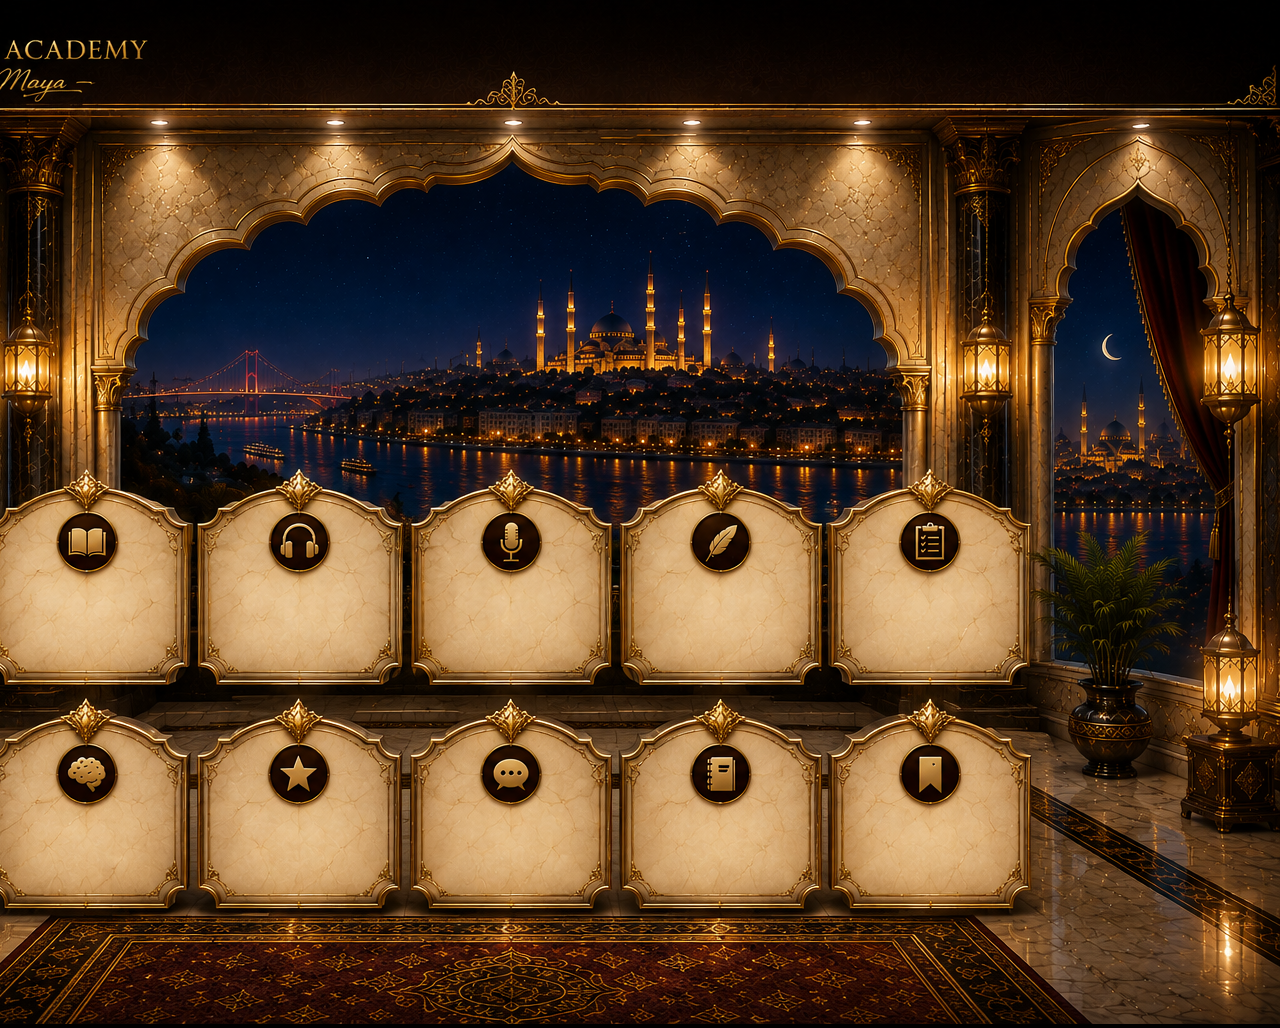
==== a1.html @ 420ca5f9 "Create a1.html" ====
<!DOCTYPE html>
<html lang="ar" dir="rtl">

<head>
<meta charset="UTF-8">
<title>رحلة المبتدئ الأولى</title>
<link rel="stylesheet" href="style.css">
</head>

<body>

<div class="hall">
    <img src="hall.png">
</div>

</body>

</html>
---- style.css ----
/* =========================
   Turk Academy by Maya
========================= */

*{
    margin:0;
    padding:0;
    box-sizing:border-box;
}

html,
body{
    width:100%;
    min-height:100%;
    font-family:"Cairo",sans-serif;
    background:#000;
    overflow-x:hidden;
}

/* الصفحة */

.gate-screen{
    position:relative;
    width:100%;
    height:100vh;
    overflow:hidden;
    display:flex;
    justify-content:center;
    align-items:center;
}

/* صورة البوابة */

.gate-image{
    position:absolute;
    inset:0;
    width:100%;
    height:100%;
    object-fit:cover;
    object-position:center center;
    transition:transform 1.4s ease-in-out;
    z-index:1;
}

/* عند الصعود */

.gate-screen.open .gate-image{
    transform:translateY(-100%);
}
/* =========================
   أزرار الأعلى
========================= */

.top-buttons{
    position:absolute;
    top:25px;
    right:25px;
    display:flex;
    gap:15px;
    z-index:999;
}


.top-buttons button{

    width:65px;
    height:65px;

    border-radius:50%;

    background:
    linear-gradient(
    145deg,
    rgba(166,106,44,.35),
    rgba(30,20,15,.75)
    );

    border:1px solid #A66A2C;

    color:#E5C06A;

    cursor:pointer;

    display:flex;
    flex-direction:column;
    align-items:center;
    justify-content:center;

    font-size:22px;

    box-shadow:
    0 0 10px rgba(166,106,44,.35),
    inset 0 0 8px rgba(255,215,120,.15);

    transition:.35s ease;
}


.top-buttons button span{

    font-size:11px;
    margin-top:3px;
    color:#fff;
}


/* حركة عند المرور */

.top-buttons button:hover{

    transform:translateY(-5px) scale(1.08);

    background:
    linear-gradient(
    145deg,
    rgba(200,155,42,.55),
    rgba(50,30,15,.9)
    );

    box-shadow:
    0 0 20px rgba(200,155,42,.7);
}

/* =========================
   لوحة فتح البوابة
========================= */
.open-btn{
    position: absolute;
    left: 50%;
    bottom: 35px;
    transform: translateX(-50%);
    z-index:  9999;

    background: transparent;
    border: none;

    display: flex;
    align-items: center;
    justify-content: center;
    gap: 22px;

    cursor: pointer;

    font-family: "Aref Ruqaa", serif;
    font-size:  38px;
    font-weight: 800;
    letter-spacing: 1px;

    color: #A66A2C;
    text-shadow:
    0 2px 5px rgba(0,0,0,.95),
    0 0 3px rgba(255,220,120,.15);

    transition: all .35s ease;
}
.line{
    width:120px;
    height:2px;
    background:linear-gradient(
        to right,
        transparent,
        #A66A2C 20%,
        #C89B2A 50%,
        #A66A2C 80%,
        transparent
    );
}
.open-btn:hover{
    transform: translateX(-50%) scale(1.05);
    color: #B8860B;
    text-shadow:
    0 3px 8px rgba(0,0,0,1),
    0 0 6px rgba(184,134,11,.4);
}

.open-btn:active{
    transform: translateX(-50%) scale(.98);
}

/* =========================
   الهاتف
========================= */
@media (max-width:768px){

    .top-buttons{
        top:15px;
        right:15px;
        gap:8px;
    }

    .top-buttons button{
        width:50px;
        height:50px;
    }

    .top-buttons button span{
        font-size:8px;
    }

    .open-btn{
        font-size:24px;
        gap:14px;
        bottom:30px;
    }

}

/* انتقال الصفحة */
body{
    transition: opacity .9s ease, transform .9s ease;
}

body.entering{
    opacity:0;
    transform:scale(1.08);
}
.gate-image{
    position:absolute;
    z-index:1;
}

.open-btn{
    position:absolute;
    z-index:9999;
}
/* قائمة اللغات */

.language-menu{

    position:absolute;
    top:95px;
    right:25px;

    display:none;
    flex-direction:column;
    gap:8px;

    background:rgba(20,15,10,.9);

    padding:15px;

    border:1px solid #A66A2C;
    border-radius:15px;

    z-index:9999;
}


.language-menu button{

    background:transparent;
    border:none;

    color:#E5C06A;

    padding:8px 20px;

    cursor:pointer;

    font-family:"Cairo",sans-serif;

}


.language-menu button:hover{

    background:#A66A2C;
    color:white;
    border-radius:10px;

}
.language-menu{
    animation: menuShow .3s ease;
}

@keyframes menuShow{

    from{
        opacity:0;
        transform:translateY(-10px);
    }

    to{
        opacity:1;
        transform:translateY(0);
    }

}
/* =========================
   نافذة الإعدادات
========================= */

.settings-menu{

    position:absolute;

    top:95px;

    right:25px;

    display:none;

    flex-direction:column;

    gap:8px;

    background:rgba(20,15,10,.95);

    padding:18px;

    border:1px solid #A66A2C;

    border-radius:15px;

    z-index:9999;

    min-width:240px;
   
    max-height: 70vh;
    
    overflow-y:auto;

    -webkit-overflow-scrolling:touch;

   
}

.settings-menu h3{

    color:#E5C06A;

    margin-bottom:10px;

    text-align:center;

    font-size:20px;

}

.settings-menu button{

    background:transparent;

    border:none;

    color:white;

    padding:10px;

    text-align:right;

    cursor:pointer;

    font-family:"Cairo",sans-serif;

    font-size:15px;

    border-radius:10px;

    transition:.3s;

}

.settings-menu button:hover{

    background:#A66A2C;

    color:white;

}
/* =========================
   رسالة تدوير الهاتف
========================= */

.rotate-message{

    position:fixed;
    inset:0;

    background:rgba(0,0,0,.95);

    display:none;

    justify-content:center;
    align-items:center;

    z-index:99999;

}

.rotate-box{

    width:90%;
    max-width:520px;

    padding:55px 40px;

    background:#ead7ad;

    color:#4b2b12;

    text-align:center;

    font-family:"Aref Ruqaa", serif;

    position:relative;

    transform:rotate(-1deg);

    box-shadow:
    0 25px 50px rgba(0,0,0,.5);

}
.rotate-box::before{

    content:"";

    position:absolute;

    inset:12px;

    border:1px solid rgba(120,80,30,.25);

    pointer-events:none;

}
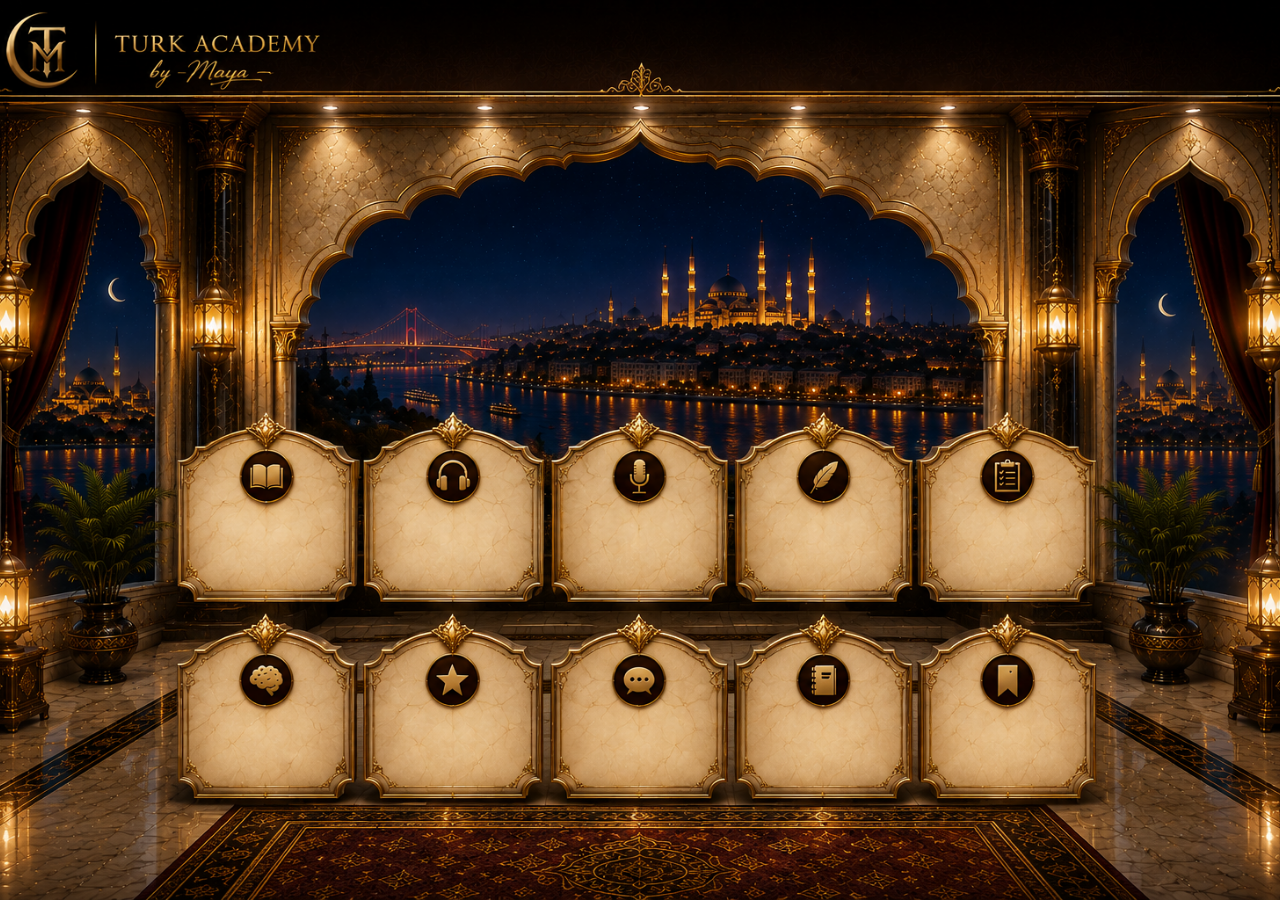
==== commit 84c564b1: "Update a1.html" ====
--- a/a1.html
+++ b/a1.html
@@ -4,7 +4,7 @@
 <head>
 <meta charset="UTF-8">
 <title>رحلة المبتدئ الأولى</title>
-<link rel="stylesheet" href="style.css">
+<link rel="stylesheet" href="academy.css">
 </head>
 
 <body>
--- a/academy.css
+++ b/academy.css
@@ -0,0 +1,156 @@
+*{
+    margin:0;
+    padding:0;
+    box-sizing:border-box;
+}
+
+html,
+body{
+    width:100%;
+    height:100%;
+}
+
+.academy{
+position:relative;
+width:100%;
+height:100vh;
+background-image:url("academy-bg.png");
+background-repeat:no-repeat;
+background-position:center;
+background-size:cover;
+}
+.door{
+    position:absolute;
+    display:block;
+    cursor:pointer; 
+    border-radius:18px;
+    transition:0.25s ease;
+}
+.door:hover{
+    box-shadow:
+        0 0 18px rgba(255,215,0,.35),
+        inset 0 0 15px rgba(255,215,0,.18);
+
+    transform:scale(1.015);
+}
+.door1{
+    left:31%;
+    top:33%;
+    width:14%;
+    height:46%;
+}
+.door2{
+    left:58%;
+    top:33%;
+    width:14%;
+    height:46%;
+}
+
+.open{
+    transform:scale(1.03);
+    filter:brightness(1.25);
+}
+.badge{
+    position:absolute;
+    width:60px;
+    height:60px;
+    border-radius:50%;
+    outline:2px solid rgba(255,230,170,.45);
+    outline-offset:3px;
+    background:linear-gradient(180deg,#b8842a,#6d4518);
+    border:2px solid #e7c46a;
+    color:#fff4cf;
+    font-weight:bold;
+    font-size:24px;
+    display:flex;
+    align-items:center;
+    justify-content:center;
+    box-shadow:
+        0 0 8px rgba(255,215,0,.25),
+        inset 0 2px 4px rgba(255,255,255,.15),
+        inset 0 -3px 6px rgba(0,0,0,.35);
+    text-shadow:0 1px 2px rgba(0,0,0,.6);
+    z-index:1000;
+}
+
+.badge1{
+    left:36%;
+    top:22%;
+}
+.journey-title{
+    position:absolute;
+    left:32%;
+    top:37%;
+    width:170px;
+    text-align:center;
+    z-index:1000;
+}
+
+.line1{
+    display:block;
+    font-size:22px;
+    font-weight:700;
+    color:#f3d68a;
+    text-shadow:0 2px 4px rgba(0,0,0,.7);
+}
+
+.line2{
+    display:block;
+    margin-top:4px;
+    font-size:18px;
+    font-weight:600;
+    color:#f3d68a;
+    text-shadow:0 2px 4px rgba(0,0,0,.7);
+}
+.badge2{
+    left:62.2%;
+    top:22%;
+}
+
+.journey2{
+    left:58%;
+    top:37%;
+}
+.section-title{
+    position:absolute;
+    top:9%;
+    left:51%;
+    transform:translateX(-50%);
+
+    padding:10px 34px;
+
+    color:#f7df9a;
+    font-size:38px;
+    font-weight:700;
+    letter-spacing:2px;
+
+    background:linear-gradient(
+        180deg,
+        rgba(75,45,18,.75),
+        rgba(35,20,8,.75)
+    );
+
+    border:2px solid #e7c46a;
+    border-radius:50px;
+
+    box-shadow:
+        0 0 18px rgba(231,196,106,.35),
+        inset 0 0 12px rgba(255,235,170,.12);
+
+    text-shadow:
+        0 2px 5px rgba(0,0,0,.8);
+
+    z-index:100;
+}
+.hall{
+    width:100vw;
+    height:100vh;
+    overflow:hidden;
+}
+
+.hall img{
+    width:100%;
+    height:100%;
+    object-fit:cover;
+    display:block;
+}
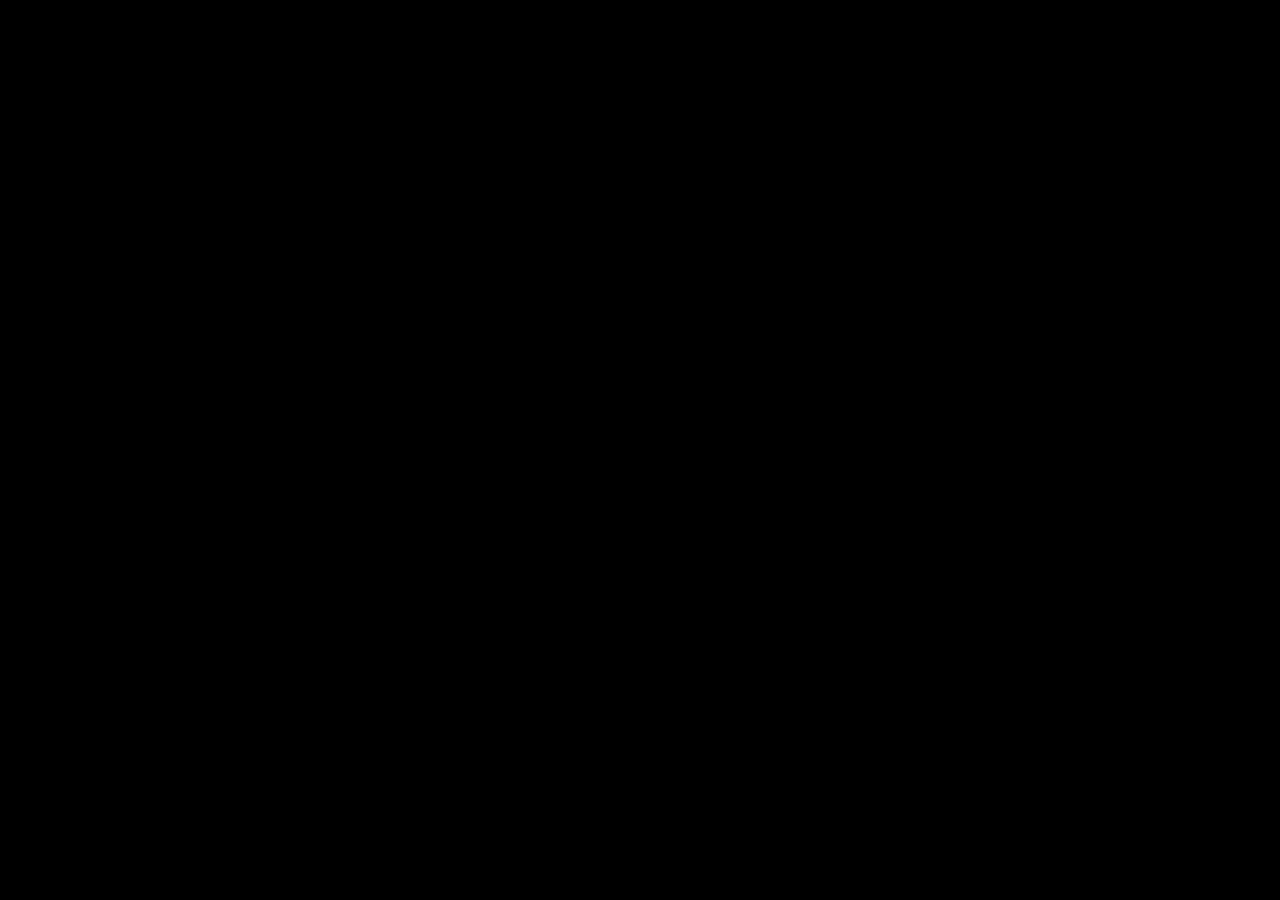
==== commit 4b318b1d: "Update a1.html" ====
--- a/a1.html
+++ b/a1.html
@@ -10,7 +10,8 @@
 <body>
 
 <div class="hall">
-    <img src="hall.png">
+
+</div>
 </div>
 
 </body>
--- a/academy.css
+++ b/academy.css
@@ -146,11 +146,13 @@
     width:100vw;
     height:100vh;
     overflow:hidden;
+    background:#000;
 }
 
 .hall img{
     width:100%;
     height:100%;
     object-fit:cover;
+    object-position:center 60%;
     display:block;
 }
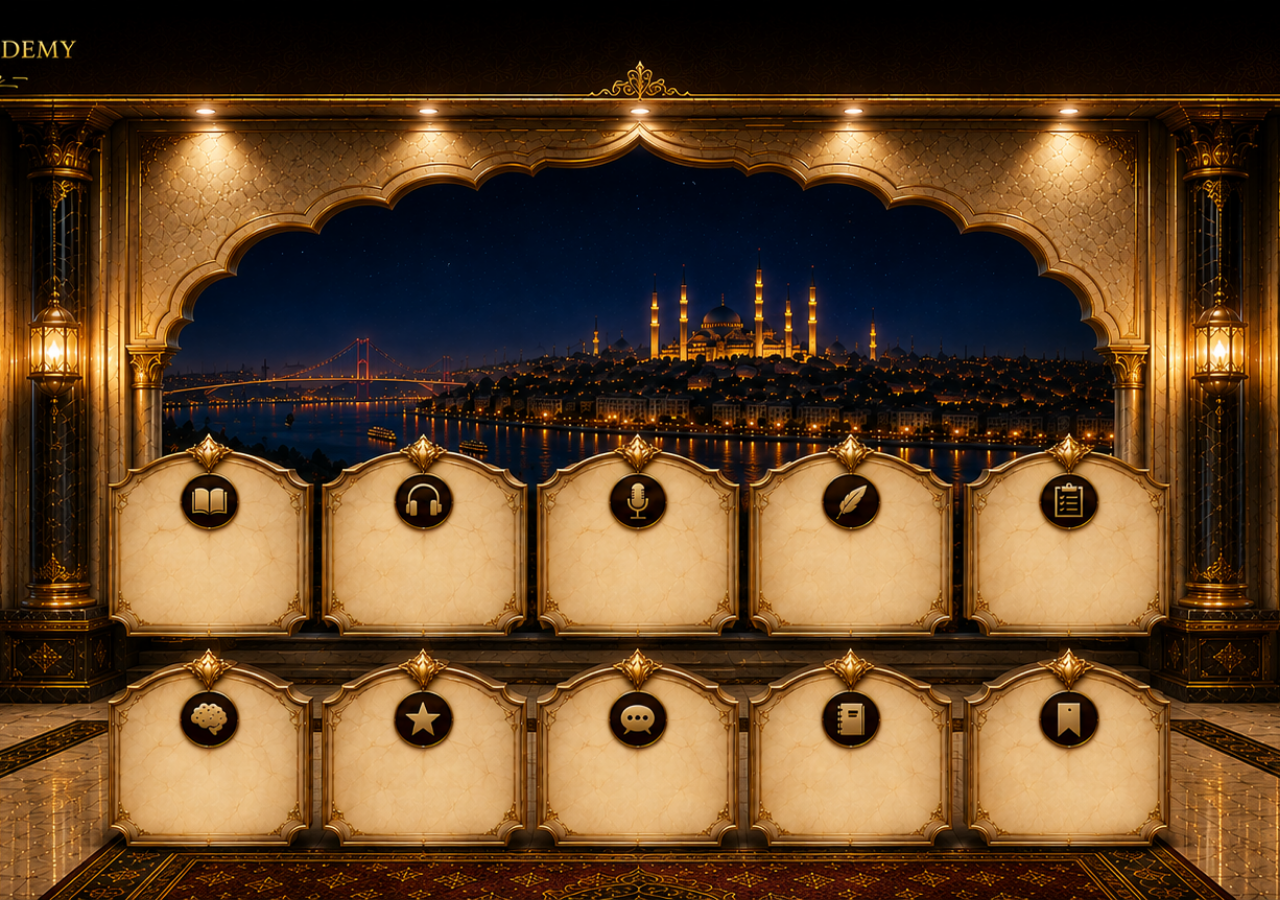
==== commit 4346034f: "Update a1.html" ====
--- a/a1.html
+++ b/a1.html
@@ -10,6 +10,8 @@
 <body>
 
 <div class="hall">
+  
+ <a href="lessons.html" class="door lessons"></a>
 
 </div>
 </div>
--- a/academy.css
+++ b/academy.css
@@ -142,17 +142,23 @@
 
     z-index:100;
 }
-.hall{
-    width:100vw;
-    height:100vh;
+
+body{
+    margin:0;
     overflow:hidden;
     background:#000;
 }
 
-.hall img{
-    width:100%;
-    height:100%;
-    object-fit:cover;
-    object-position:center 60%;
-    display:block;
+.hall{
+    position:fixed;
+    inset:0;
+
+    background-image:url("hall.png");
+    background-repeat:no-repeat;
+
+    /* تبقى في المنتصف */
+    background-position:center center;
+
+    /* تغطي الشاشة */
+    background-size:cover;
 }
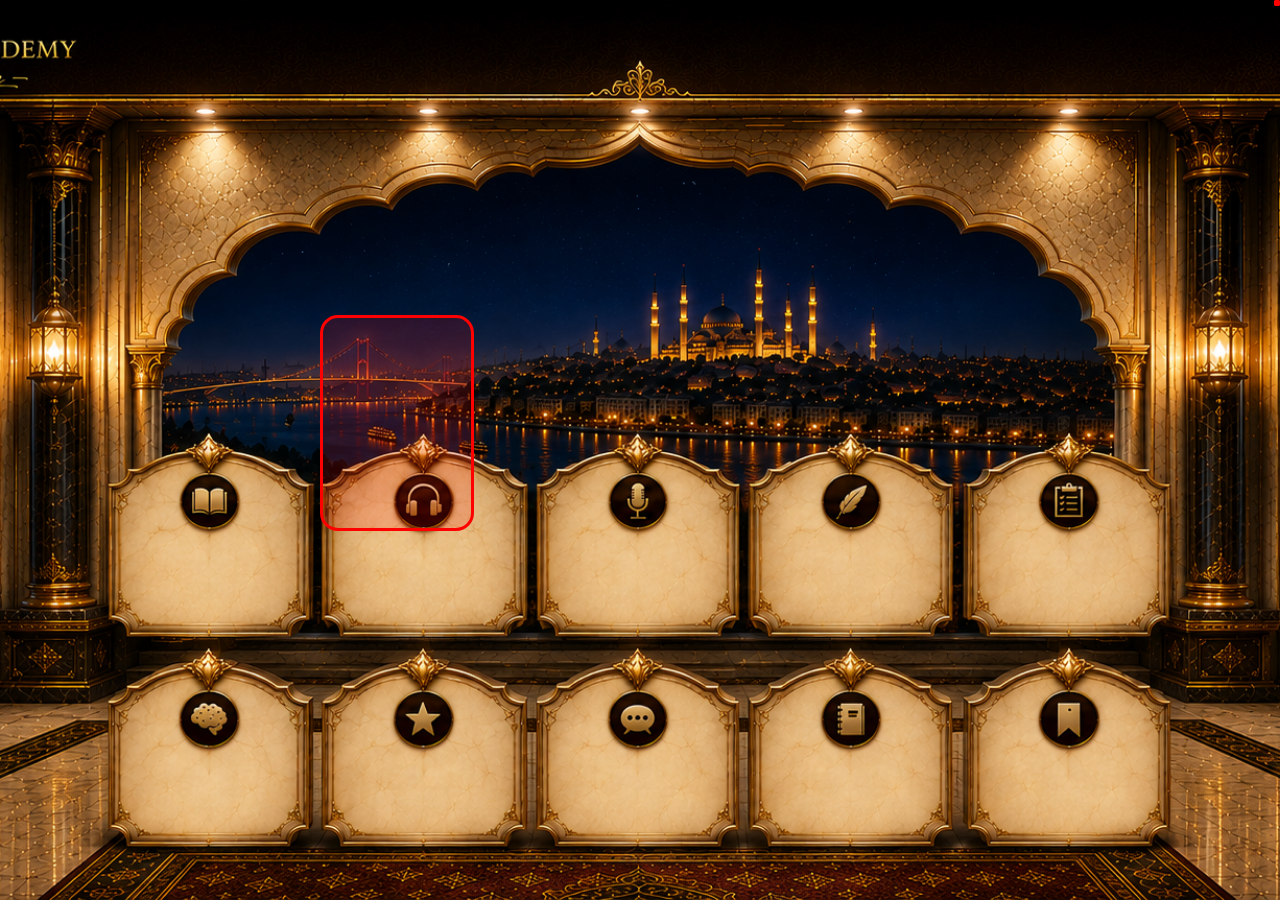
==== commit 4d1399d1: "Update a1.html" ====
--- a/a1.html
+++ b/a1.html
@@ -11,7 +11,17 @@
 
 <div class="hall">
   
- <a href="lessons.html" class="door lessons"></a>
+  <a href="lessons.html" class="door lessons"></a>
+  <a href="listening.html" class="door listening"></a>
+   <a href="speaking.html" class="door speaking"></a>
+  <a href="writing.html" class="door writing"></a>
+  <a href="tests.html" class="door tests"></a>
+
+  <a href="smart-test.html" class="door smarttest"></a>
+  <a href="review.html" class="door review"></a>
+  <a href="ask-maya.html" class="door askmaya"></a>
+  <a href="notebook.html" class="door notebook"></a>
+   <a href="later.html" class="door later"></a>
 
 </div>
 </div>
--- a/academy.css
+++ b/academy.css
@@ -162,3 +162,16 @@
     /* تغطي الشاشة */
     background-size:cover;
 }
+.door{
+    position:absolute;
+    border:3px solid red;
+    background:rgba(255,0,0,0.15);
+    cursor:pointer;
+    box-sizing:border-box;
+}
+.lessons{
+    top:35%;
+    left:25%;
+    width:12%;
+    height:24%;
+}
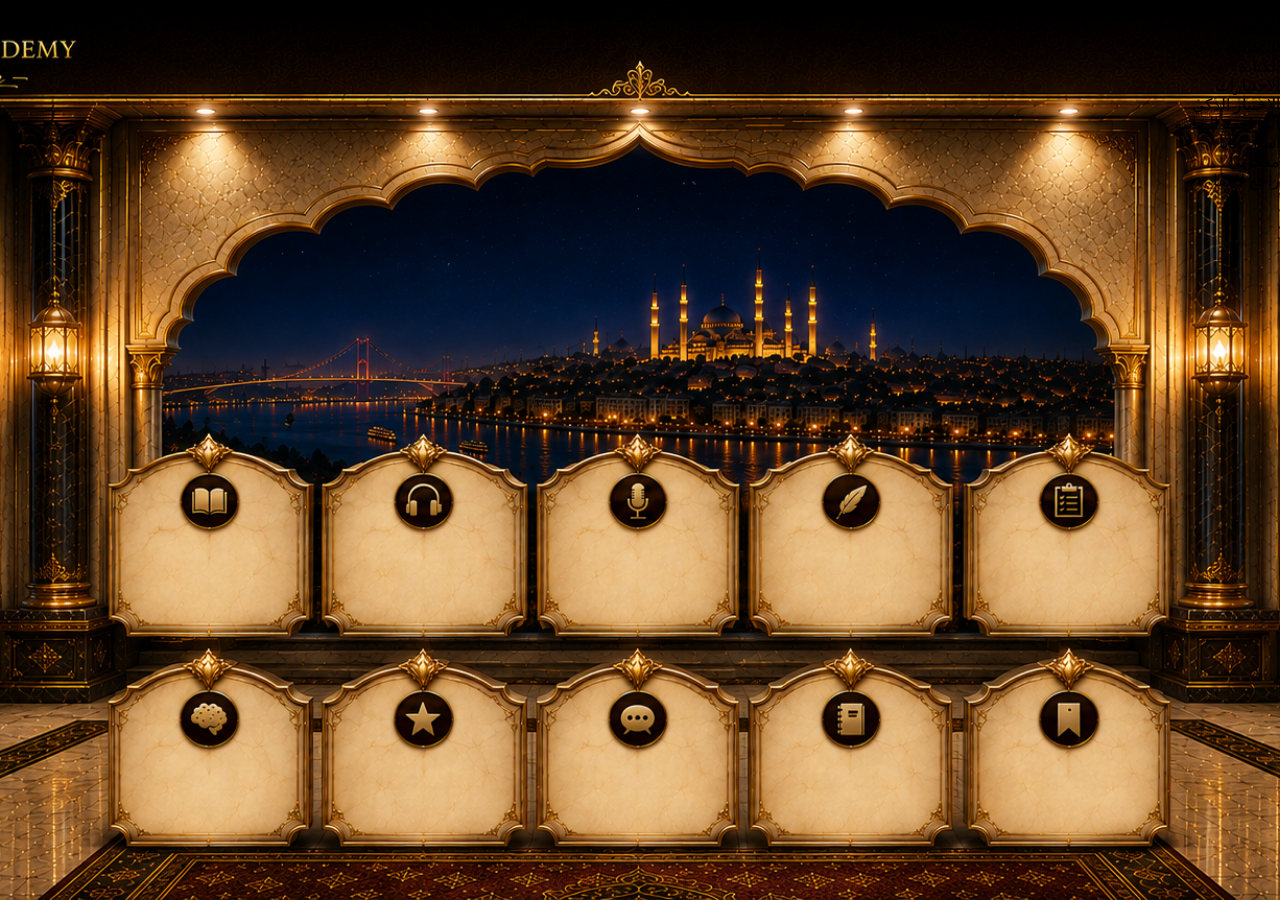
==== commit 5e85b04e: "Update a1.html" ====
--- a/a1.html
+++ b/a1.html
@@ -12,16 +12,34 @@
 <div class="hall">
   
   <a href="lessons.html" class="door lessons"></a>
-  <a href="listening.html" class="door listening"></a>
-   <a href="speaking.html" class="door speaking"></a>
-  <a href="writing.html" class="door writing"></a>
-  <a href="tests.html" class="door tests"></a>
+<div class="label lessons-label">الدروس</div>
 
-  <a href="smart-test.html" class="door smarttest"></a>
-  <a href="review.html" class="door review"></a>
-  <a href="ask-maya.html" class="door askmaya"></a>
-  <a href="notebook.html" class="door notebook"></a>
-   <a href="later.html" class="door later"></a>
+<a href="listening.html" class="door listening"></a>
+<div class="label listening-label">الاستماع</div>
+
+<a href="speaking.html" class="door speaking"></a>
+<div class="label speaking-label">المحادثة</div>
+
+<a href="writing.html" class="door writing"></a>
+<div class="label writing-label">الكتابة</div>
+
+<a href="tests.html" class="door tests"></a>
+<div class="label tests-label">الاختبارات</div>
+
+<a href="smart-test.html" class="door smarttest"></a>
+<div class="label smarttest-label">الاختبار الذكي</div>
+
+<a href="review.html" class="door review"></a>
+<div class="label review-label">المراجعة النهائية</div>
+
+<a href="ask-maya.html" class="door askmaya"></a>
+<div class="label askmaya-label">اسأل مايا</div>
+
+<a href="notebook.html" class="door notebook"></a>
+<div class="label notebook-label">مفكرتي</div>
+
+<a href="later.html" class="door later"></a>
+<div class="label later-label">راجع لاحقًا</div>
 
 </div>
 </div>
--- a/academy.css
+++ b/academy.css
@@ -164,14 +164,69 @@
 }
 .door{
     position:absolute;
-    border:3px solid red;
-    background:rgba(255,0,0,0.15);
+    border:none;
+    background:transparent;
+    box-sizing:border-box;
     cursor:pointer;
-    box-sizing:border-box;
-}
+}
+/* الصف العلوي */
+.lessons,
+.listening,
+.speaking,
+.writing,
+.tests{
+    top:52%;
+    width:10%;
+    height:18%;
+}
+
 .lessons{
-    top:35%;
-    left:25%;
-    width:12%;
-    height:24%;
-}
+    left:23%;
+}
+
+.listening{
+    left:34%;
+}
+
+.speaking{
+    left:45%;
+}
+
+.writing{
+    left:56%;
+}
+
+.tests{
+    left:68%;
+}
+
+/* الصف السفلي */
+.smarttest,
+.review,
+.askmaya,
+.notebook,
+.later{
+    top:75%;
+    width:10%;
+    height:18%;
+}
+
+.smarttest{
+    left:22%;
+}
+
+.review{
+    left:34%;
+}
+
+.askmaya{
+    left:45%;
+}
+
+.notebook{
+    left:56%;
+}
+
+.later{
+    left:68%;
+}
